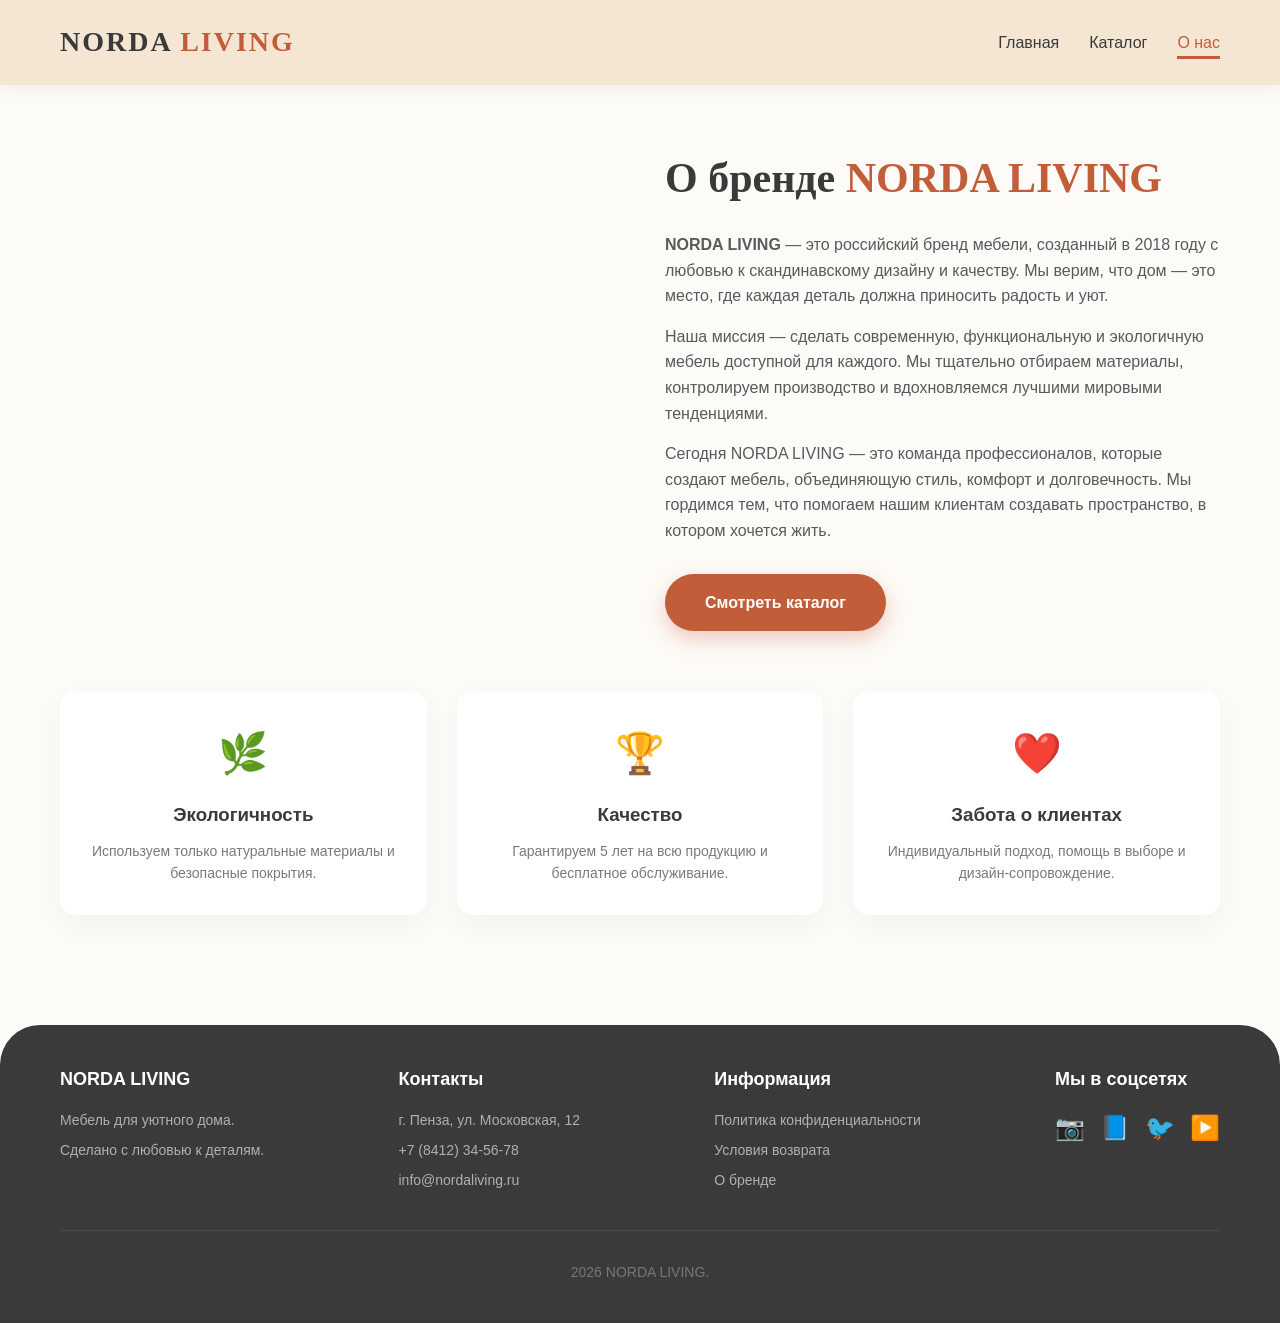
==== about.html @ 44a55235 "Add files via upload" ====
<!DOCTYPE html>
<html lang="ru">
<head>
    <meta charset="UTF-8">
    <meta name="viewport" content="width=device-width, initial-scale=1.0">
    <title>NORDA LIVING — О нас</title>
    <link rel="stylesheet" href="style.css">
</head>
<body>

    <!-- ШАПКА -->
    <header>
        <div class="container header-inner">
            <a href="index.html" class="logo">NORDA <span>LIVING</span></a>
            <nav>
                <ul>
                    <li><a href="index.html">Главная</a></li>
                    <li><a href="catalog.html">Каталог</a></li>
                    <li><a href="about.html" class="active">О нас</a></li>
                </ul>
            </nav>
        </div>
    </header>
    <section class="about-section">
        <div class="container">
            <div class="about-grid">
                <div class="about-image">
                </div>
                <div class="about-text">
                    <h1>О бренде <span>NORDA LIVING</span></h1>
                    <p>
                        <strong>NORDA LIVING</strong> — это российский бренд мебели, созданный в 2018 году 
                        с любовью к скандинавскому дизайну и качеству. Мы верим, что дом — это место, 
                        где каждая деталь должна приносить радость и уют.
                    </p>
                    <p>
                        Наша миссия — сделать современную, функциональную и экологичную мебель доступной 
                        для каждого. Мы тщательно отбираем материалы, контролируем производство и 
                        вдохновляемся лучшими мировыми тенденциями.
                    </p>
                    <p>
                        Сегодня NORDA LIVING — это команда профессионалов, которые создают мебель, 
                        объединяющую стиль, комфорт и долговечность. Мы гордимся тем, что помогаем 
                        нашим клиентам создавать пространство, в котором хочется жить.
                    </p>
                    <a href="catalog.html" class="btn-primary" style="margin-top:15px;">Смотреть каталог</a>
                </div>
            </div>

            <!-- ЦЕННОСТИ -->
            <div class="values">
                <div class="value-item">
                    <span class="icon">🌿</span>
                    <h3>Экологичность</h3>
                    <p>Используем только натуральные материалы и безопасные покрытия.</p>
                </div>
                <div class="value-item">
                    <span class="icon">🏆</span>
                    <h3>Качество</h3>
                    <p>Гарантируем 5 лет на всю продукцию и бесплатное обслуживание.</p>
                </div>
                <div class="value-item">
                    <span class="icon">❤️</span>
                    <h3>Забота о клиентах</h3>
                    <p>Индивидуальный подход, помощь в выборе и дизайн-сопровождение.</p>
                </div>
            </div>
        </div>
    </section>
    <footer>
        <div class="container">
            <div class="footer-grid">
                <div class="footer-col">
                    <h4>NORDA LIVING</h4>
                    <p>Мебель для уютного дома.</p>
                    <p>Сделано с любовью к деталям.</p>
                </div>
                <div class="footer-col">
                    <h4>Контакты</h4>
                    <p>г. Пенза, ул. Московская, 12</p>
                    <p>+7 (8412) 34-56-78</p>
                    <p>info@nordaliving.ru</p>
                </div>
                <div class="footer-col">
                    <h4>Информация</h4>
                    <a href="#">Политика конфиденциальности</a>
                    <a href="#">Условия возврата</a>
                    <a href="about.html">О бренде</a>
                </div>
                <div class="footer-col">
                    <h4>Мы в соцсетях</h4>
                    <div class="social-icons">
                        <a href="#">📷</a>
                        <a href="#">📘</a>
                        <a href="#">🐦</a>
                        <a href="#">▶️</a>
                    </div>
                </div>
            </div>
            <div class="copyright">
                2026 NORDA LIVING.
            </div>
        </div>
    </footer>

</body>
</html>
---- style.css ----
* {
    margin: 0;
    padding: 0;
    box-sizing: border-box;
}
body {
    font-family: 'Montserrat', Arial, sans-serif;
    background-color: #FDFBF7;
    color: #3A3A3A;
    line-height: 1.6;
}
.container {
    max-width: 1200px;
    margin: 0 auto;
    padding: 0 20px;
}
header {
    background-color: #F5E6D3;
    padding: 20px 0;
    position: sticky;
    top: 0;
    z-index: 100;
    box-shadow: 0 4px 15px rgba(0, 0, 0, 0.05);
}

.header-inner {
    display: flex;
    justify-content: space-between;
    align-items: center;
    flex-wrap: wrap;
}

.logo {
    font-family: 'Garamond', 'Times New Roman', serif;
    font-size: 28px;
    font-weight: 700;
    color: #3A3A3A;
    letter-spacing: 2px;
    text-decoration: none;
}

.logo span {
    color: #C25D3A;
}

nav ul {
    display: flex;
    list-style: none;
    gap: 30px;
}

nav ul li a {
    text-decoration: none;
    color: #3A3A3A;
    font-weight: 500;
    font-size: 16px;
    transition: color 0.3s;
    padding: 5px 0;
}
nav ul li a:hover {
    color: #C25D3A;
}
nav ul li a.active {
    color: #C25D3A;
    border-bottom: 3px solid #C25D3A;
}
.btn-primary {
    display: inline-block;
    background-color: #C25D3A;
    color: #fff;
    padding: 16px 40px;
    border-radius: 30px;
    text-decoration: none;
    font-weight: 600;
    font-size: 16px;
    transition: background-color 0.3s, transform 0.2s;
    border: none;
    cursor: pointer;
    box-shadow: 0 8px 20px rgba(194, 93, 58, 0.3);
}

.btn-primary:hover {
    background-color: #a84d2e;
    transform: scale(1.03);
}
.btn-secondary {
    display: inline-block;
    background-color: transparent;
    color: #C25D3A;
    padding: 10px 30px;
    border-radius: 30px;
    text-decoration: none;
    font-weight: 600;
    border: 2px solid #C25D3A;
    transition: background-color 0.3s, color 0.3s;
}
.btn-secondary:hover {
    background-color: #C25D3A;
    color: #fff;
}
footer {
    background-color: #3A3A3A;
    color: #ddd;
    padding: 40px 0;
    margin-top: 50px;
    border-radius: 40px 40px 0 0;
}

.footer-grid {
    display: flex;
    justify-content: space-between;
    flex-wrap: wrap;
    gap: 30px;
}

.footer-col h4 {
    color: #fff;
    margin-bottom: 15px;
    font-size: 18px;
}

.footer-col p,
.footer-col a {
    color: #b0b0b0;
    text-decoration: none;
    font-size: 14px;
    display: block;
    margin-bottom: 8px;
}
.footer-col a:hover {
    color: #C25D3A;
}
.social-icons {
    display: flex;
    gap: 15px;
    margin-top: 10px;
}
.social-icons a {
    font-size: 24px;
    color: #b0b0b0;
    text-decoration: none;
}
.social-icons a:hover {
    color: #C25D3A;
}
.copyright {
    text-align: center;
    padding-top: 30px;
    margin-top: 30px;
    border-top: 1px solid #4a4a4a;
    font-size: 14px;
    color: #777;
}
.hero {
    background-color: #F5E6D3;
    padding: 60px 0;
    margin-bottom: 50px;
    border-radius: 0 0 40px 40px;
}

.hero-grid {
    display: flex;
    align-items: center;
    gap: 40px;
}

.hero-text {
    flex: 1;
}

.hero-text h1 {
    font-family: 'Garamond', serif;
    font-size: 48px;
    color: #3A3A3A;
    margin-bottom: 20px;
    line-height: 1.2;
}

.hero-text h1 span {
    color: #C25D3A;
}

.hero-text p {
    font-size: 18px;
    color: #5a5a5a;
    margin-bottom: 30px;
    max-width: 500px;
}

.hero-image {
    flex: 1;
    text-align: center;
}

.hero-image img {
    max-width: 100%;
    border-radius: 20px;
    box-shadow: 0 20px 40px rgba(0, 0, 0, 0.1);
}

.benefits {
    display: grid;
    grid-template-columns: repeat(3, 1fr);
    gap: 30px;
    margin-bottom: 60px;
}

.benefit-item {
    background: #fff;
    padding: 30px 20px;
    border-radius: 16px;
    text-align: center;
    box-shadow: 0 10px 30px rgba(0, 0, 0, 0.04);
    transition: transform 0.3s;
}

.benefit-item:hover {
    transform: translateY(-8px);
}

.benefit-icon {
    font-size: 40px;
    margin-bottom: 15px;
    display: block;
}

.benefit-item h3 {
    font-size: 18px;
    margin-bottom: 8px;
    color: #3A3A3A;
}

.benefit-item p {
    font-size: 14px;
    color: #7a7a7a;
}

.section-title {
    font-family: 'Garamond', serif;
    font-size: 36px;
    text-align: center;
    margin-bottom: 40px;
    color: #3A3A3A;
}

.catalog-grid {
    display: grid;
    grid-template-columns: repeat(3, 1fr);
    gap: 30px;
    margin-bottom: 60px;
}

.product-card {
    background: #fff;
    border-radius: 16px;
    overflow: hidden;
    box-shadow: 0 10px 30px rgba(0, 0, 0, 0.06);
    transition: transform 0.3s, box-shadow 0.3s;
    text-align: center;
    padding-bottom: 25px;
}

.product-card:hover {
    transform: translateY(-10px);
    box-shadow: 0 20px 40px rgba(0, 0, 0, 0.1);
}

.product-card img {
    width: 100%;
    height: 250px;
    object-fit: cover;
    background-color: #f0ebe3;
}

.product-card h3 {
    font-size: 18px;
    margin: 20px 0 8px;
    padding: 0 15px;
}

.product-card .price {
    font-size: 22px;
    font-weight: 700;
    color: #C25D3A;
    margin-bottom: 15px;
}
.catalog-page {
    padding: 40px 0;
}

.catalog-page h1 {
    font-family: 'Garamond', serif;
    font-size: 42px;
    text-align: center;
    margin-bottom: 40px;
    color: #3A3A3A;
}

.catalog-page h1 span {
    color: #C25D3A;
}

.catalog-layout {
    display: grid;
    grid-template-columns: 280px 1fr;
    gap: 40px;
}
.filters {
    background: #fff;
    padding: 30px;
    border-radius: 16px;
    box-shadow: 0 10px 30px rgba(0, 0, 0, 0.04);
    height: fit-content;
    position: sticky;
    top: 100px;
}

.filters h3 {
    font-size: 20px;
    margin-bottom: 20px;
    color: #3A3A3A;
}

.filter-group {
    margin-bottom: 25px;
}

.filter-group h4 {
    font-size: 14px;
    color: #7a7a7a;
    margin-bottom: 10px;
    text-transform: uppercase;
    letter-spacing: 1px;
}

.filter-group label {
    display: block;
    margin-bottom: 8px;
    font-size: 14px;
    cursor: pointer;
}

.filter-group label input {
    margin-right: 10px;
    accent-color: #C25D3A;
}

.filter-group .price-range {
    display: flex;
    gap: 10px;
}

.filter-group .price-range input {
    width: 100%;
    padding: 8px 12px;
    border: 2px solid #eee;
    border-radius: 8px;
    font-size: 14px;
}

.filter-group .price-range input:focus {
    outline: none;
    border-color: #C25D3A;
}

.about-section {
    padding: 60px 0;
}
.about-grid {
    display: grid;
    grid-template-columns: 1fr 1fr;
    gap: 50px;
    align-items: center;
}
.about-image img {
    width: 100%;
    border-radius: 20px;
    box-shadow: 0 20px 40px rgba(0, 0, 0, 0.1);
}
.about-text h1 {
    font-family: 'Garamond', serif;
    font-size: 42px;
    margin-bottom: 20px;
    color: #3A3A3A;
}
.about-text h1 span {
    color: #C25D3A;
}
.about-text p {
    margin-bottom: 15px;
    color: #5a5a5a;
}
.values {
    display: grid;
    grid-template-columns: repeat(3, 1fr);
    gap: 30px;
    margin-top: 60px;
}
.value-item {
    background: #fff;
    padding: 30px 20px;
    border-radius: 16px;
    text-align: center;
    box-shadow: 0 10px 30px rgba(0, 0, 0, 0.04);
}
.value-item .icon {
    font-size: 40px;
    display: block;
    margin-bottom: 15px;
}
.value-item h3 {
    margin-bottom: 10px;
    color: #3A3A3A;
}

.value-item p {
    color: #7a7a7a;
    font-size: 14px;
}
.contacts-section {
    padding: 60px 0;
}

.contacts-grid {
    display: grid;
    grid-template-columns: 1fr 1fr;
    gap: 50px;
}

.contact-info h2 {
    font-family: 'Garamond', serif;
    font-size: 36px;
    margin-bottom: 20px;
}

.contact-info h2 span {
    color: #C25D3A;
}

.contact-details {
    margin-top: 30px;
}

.contact-item {
    display: flex;
    align-items: center;
    gap: 15px;
    margin-bottom: 20px;
    padding: 15px;
    background: #fff;
    border-radius: 12px;
    box-shadow: 0 4px 15px rgba(0, 0, 0, 0.04);
}

.contact-item .icon {
    font-size: 28px;
    width: 50px;
    text-align: center;
}

.contact-item .text {
    font-size: 16px;
}

.contact-form {
    background: #fff;
    padding: 40px;
    border-radius: 20px;
    box-shadow: 0 10px 30px rgba(0, 0, 0, 0.06);
}

.contact-form h3 {
    margin-bottom: 20px;
    font-family: 'Garamond', serif;
    font-size: 28px;
}

.form-group {
    margin-bottom: 20px;
}

.form-group label {
    display: block;
    margin-bottom: 5px;
    font-weight: 500;
    font-size: 14px;
}

.form-group input,
.form-group textarea {
    width: 100%;
    padding: 12px 15px;
    border: 2px solid #eee;
    border-radius: 10px;
    font-family: 'Montserrat', Arial, sans-serif;
    font-size: 16px;
    transition: border-color 0.3s;
}

.form-group input:focus,
.form-group textarea:focus {
    outline: none;
    border-color: #C25D3A;
}

.form-group textarea {
    height: 120px;
    resize: vertical;
}
@media (max-width: 1024px) {
    .catalog-grid {
        grid-template-columns: repeat(2, 1fr);
    }

    .similar-grid {
        grid-template-columns: repeat(2, 1fr);
    }
}

@media (max-width: 768px) {
    .header-inner {
        flex-direction: column;
        gap: 15px;
    }

    nav ul {
        gap: 15px;
        flex-wrap: wrap;
        justify-content: center;
    }
    .hero-grid {
        flex-direction: column;
        text-align: center;
    }
    .hero-text p {
        margin: 0 auto 30px;
    }
    .benefits {
        grid-template-columns: 1fr;
    }
    .catalog-grid {
        grid-template-columns: 1fr;
    }
    .catalog-layout {
        grid-template-columns: 1fr;
    }
    .filters {
        position: static;
        margin-bottom: 30px;
    }
    .product-detail {
        grid-template-columns: 1fr;
    }

    .similar-grid {
        grid-template-columns: 1fr;
    }
    .about-grid {
        grid-template-columns: 1fr;
        text-align: center;
    }

    .values {
        grid-template-columns: 1fr;
    }
    .contacts-grid {
        grid-template-columns: 1fr;
    }

    .contact-item {
        flex-direction: column;
        text-align: center;
    }
    .footer-grid {
        flex-direction: column;
        text-align: center;
    }

    .social-icons {
        justify-content: center;
    }
}
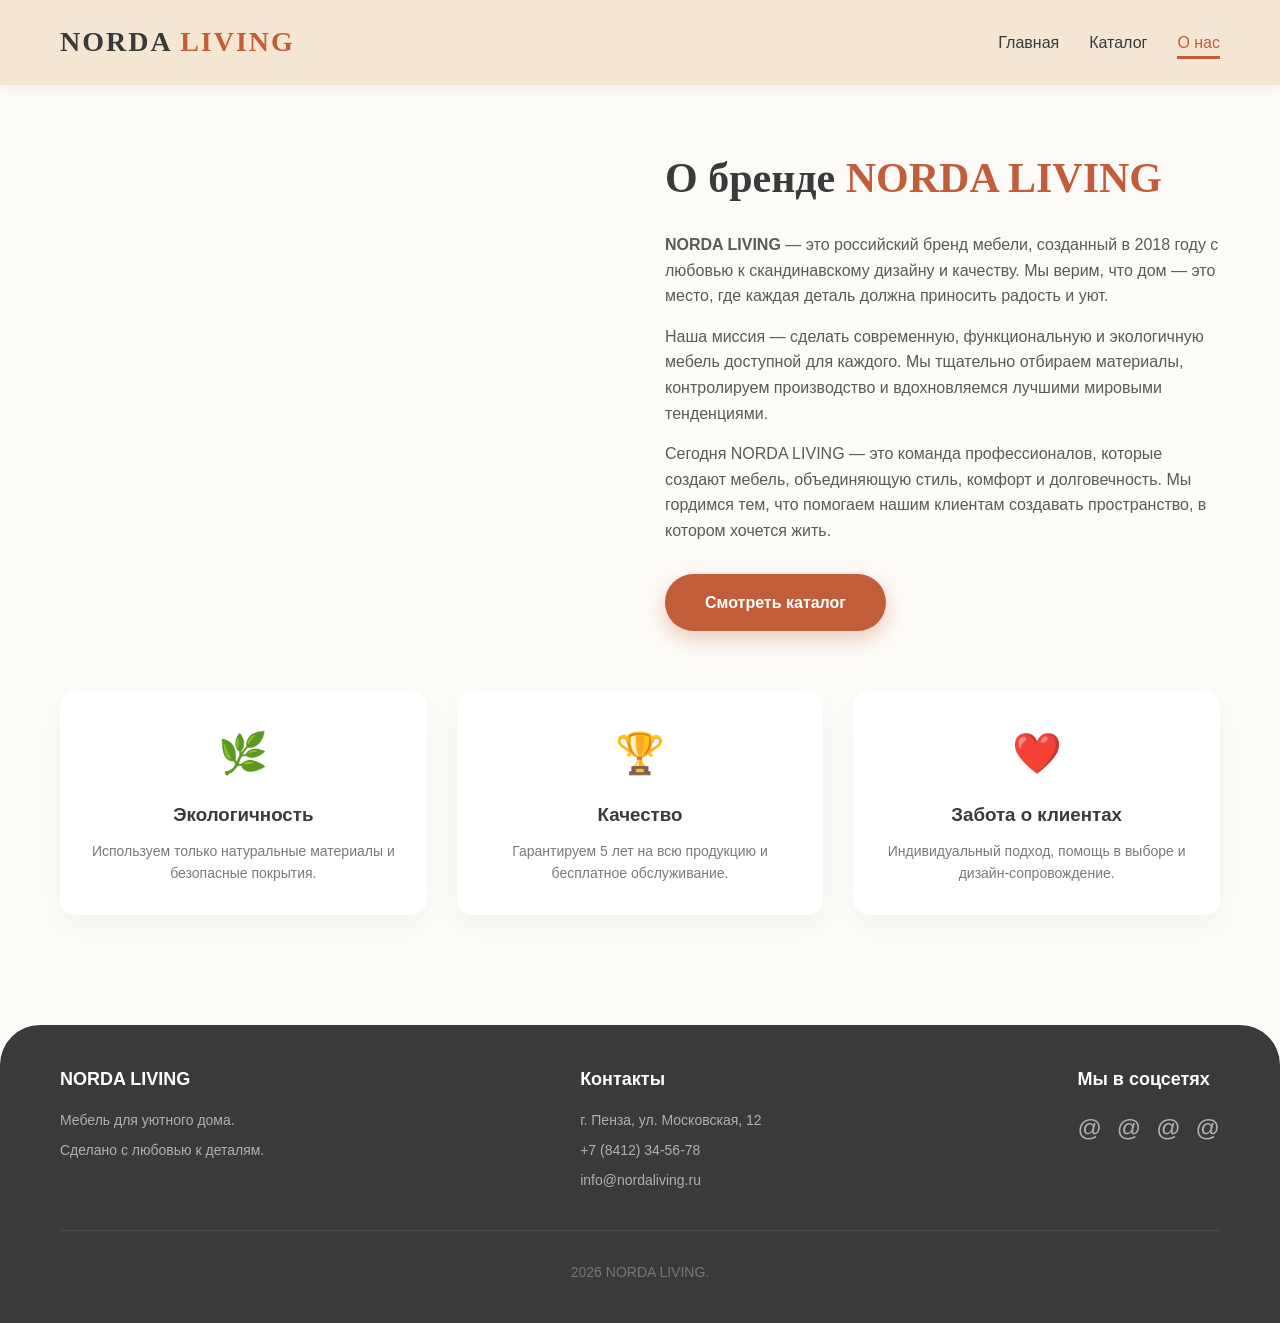
==== commit 25be405e: "Add files via upload" ====
--- a/about.html
+++ b/about.html
@@ -19,7 +19,7 @@
                     <li><a href="about.html" class="active">О нас</a></li>
                 </ul>
             </nav>
-        </div>
+            </div>
     </header>
     <section class="about-section">
         <div class="container">
@@ -82,18 +82,12 @@
                     <p>info@nordaliving.ru</p>
                 </div>
                 <div class="footer-col">
-                    <h4>Информация</h4>
-                    <a href="#">Политика конфиденциальности</a>
-                    <a href="#">Условия возврата</a>
-                    <a href="about.html">О бренде</a>
-                </div>
-                <div class="footer-col">
                     <h4>Мы в соцсетях</h4>
                     <div class="social-icons">
-                        <a href="#">📷</a>
-                        <a href="#">📘</a>
-                        <a href="#">🐦</a>
-                        <a href="#">▶️</a>
+                        <a href="#">@</a>
+                        <a href="#">@</a>
+                        <a href="#">@</a>
+                        <a href="#">@</a>
                     </div>
                 </div>
             </div>
